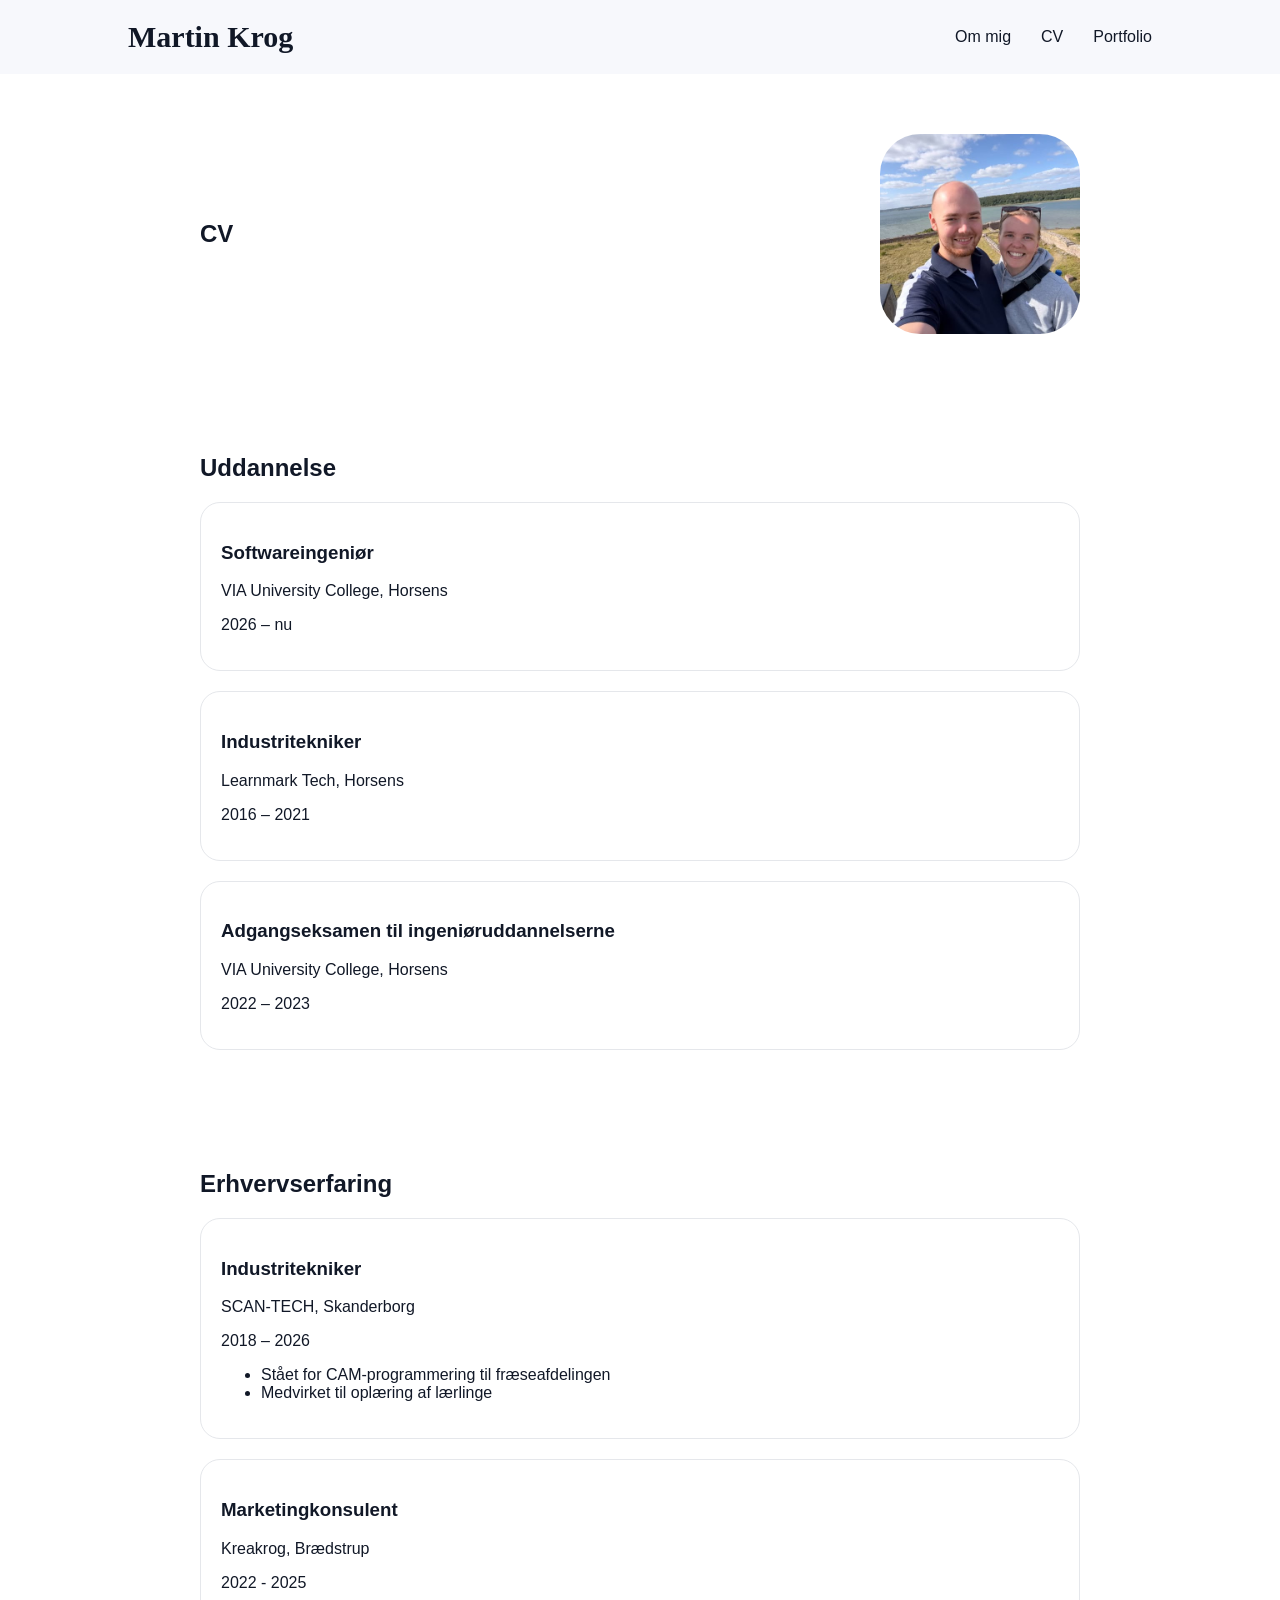
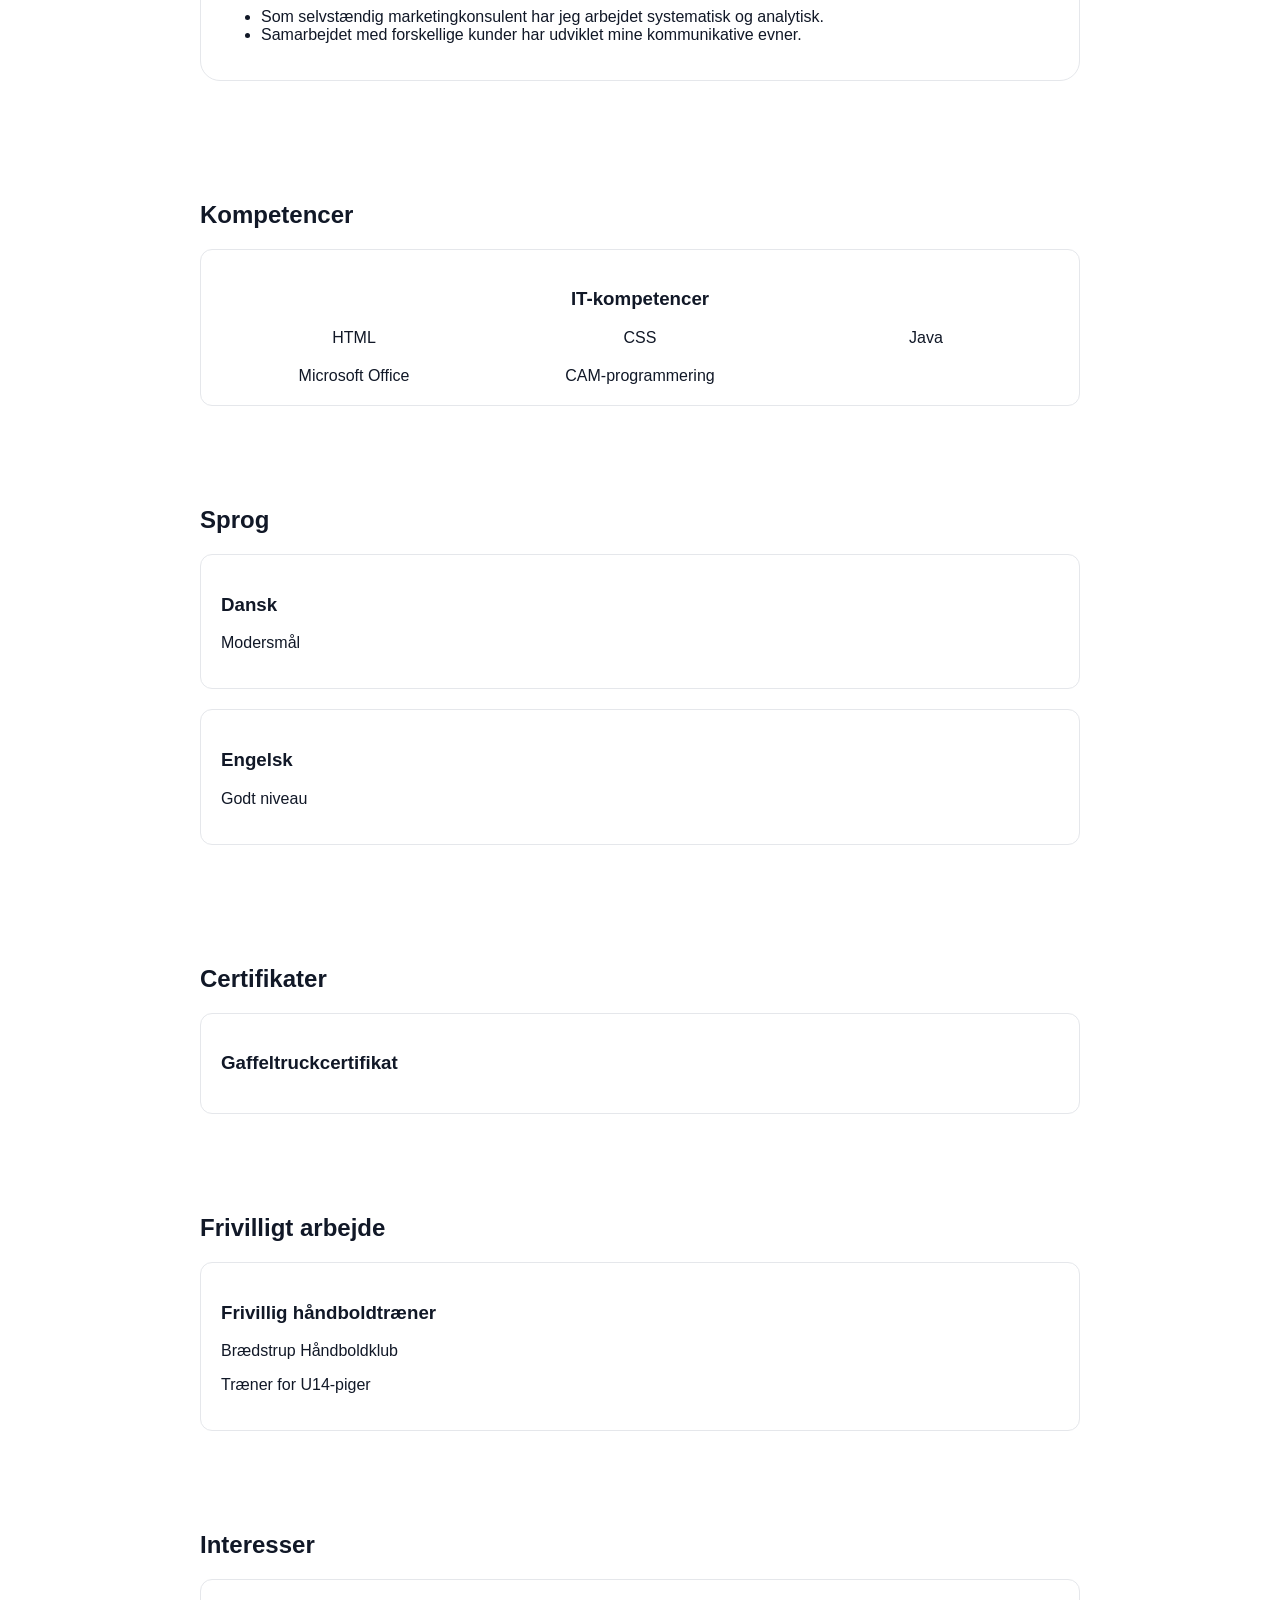
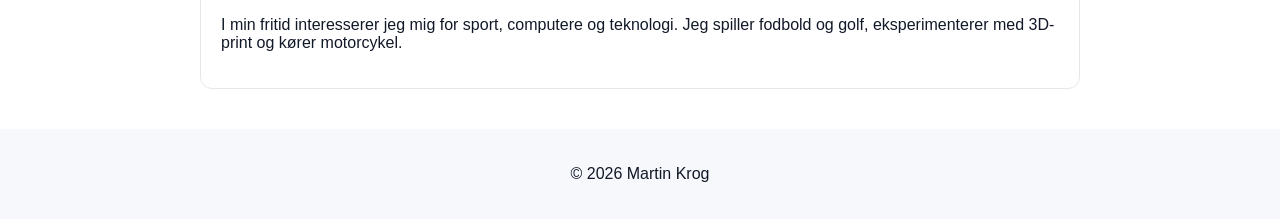
==== cv.html @ dcce4185 "CV Billede Update" ====
<!DOCTYPE html>
<html lang="da">

<head>

    <meta charset="UTF-8">
    <meta name="viewport" content="width=device-width, initial-scale=1.0">
    <title>CV | Martin Krog</title>
    <link rel="stylesheet" href="CSS/style.css">

</head>

<body>

    <header>

        <a href="index.html" class="logo">Martin Krog</a>

        <nav>

            <a href="ommig.html">Om mig</a>
            <a href="cv.html">CV</a>
            <a href="portfolio.html">Portfolio</a>

        </nav>

    </header>


    <main>

        <section class="cv">

            <h1>CV</h1>

            <img src="Billeder/cv-billede-2.jpg" alt="Billede af Martin Krog">

        </section>

        <section class="uddannelse">

            <h2>Uddannelse</h2>

            <div class="uddannelsesboks">
                <h3>Softwareingeniør</h3>
                <p>VIA University College, Horsens</p>
                <p>2026 – nu</p>
            </div>

            <div class="uddannelsesboks">
                <h3>Industritekniker</h3>
                <p>Learnmark Tech, Horsens</p>
                <p>2016 – 2021</p>
            </div>
            <div class="uddannelsesboks">
                <h3>Adgangseksamen til ingeniøruddannelserne</h3>
                <p>VIA University College, Horsens</p>
                <p>2022 – 2023</p>
            </div>
        </section>

        <section class="erfaring">

            <h2>Erhvervserfaring</h2>

            <div class="erfaringsboks">
                <h3>Industritekniker</h3>
                <p>SCAN-TECH, Skanderborg</p>
                <p>2018 – 2026</p>

                <ul>
                    <li>Stået for CAM-programmering til fræseafdelingen</li>
                    <li>Medvirket til oplæring af lærlinge</li>
                </ul>
            </div>

            <div class="erfaringsboks">
                <h3>Marketingkonsulent</h3>
                <p>Kreakrog, Brædstrup</p>
                <p>2022 - 2025</p>

                <ul>
                    <li>Som selvstændig marketingkonsulent har jeg arbejdet systematisk og analytisk.</li>
                    <li>Samarbejdet med forskellige kunder har udviklet mine kommunikative evner.</li>
                </ul>

            </div>

        </section>

        <section class="kompetencer">

            <h2>Kompetencer</h2>

            <div class="kompetenceboks">
                <h3>IT-kompetencer</h3>


                <div class="kompetenceliste">

                    <div class="kompetence">HTML</div>
                    <div class="kompetence">CSS</div>
                    <div class="kompetence">Java</div>
                    <div class="kompetence">Microsoft Office</div>
                    <div class="kompetence">CAM-programmering</div>

                </div>

        </section>

        <section class="sprog">

            <h2>Sprog</h2>

            <div class="sprogboks">

                <h3>Dansk</h3>
                <p>Modersmål</p>

            </div>

            <div class="sprogboks">

                <h3>Engelsk</h3>
                <p>Godt niveau</p>

            </div>

        </section>

        <section class="certifikater">

            <h2>Certifikater</h2>

            <div class="certifikatboks">

                <h3>Gaffeltruckcertifikat</h3>

            </div>

        </section>

        <section class="frivilligt">
            <h2>Frivilligt arbejde</h2>

            <div class="frivilligboks">

                <h3>Frivillig håndboldtræner</h3>

                <p>Brædstrup Håndboldklub</p>

                <p>Træner for U14-piger</p>

            </div>

        </section>

        <section class="interesser">

            <h2>Interesser</h2>

            <div class="interesseboks">

                <p>
                    I min fritid interesserer jeg mig for sport, computere og teknologi.
                    Jeg spiller fodbold og golf, eksperimenterer med 3D-print og kører motorcykel.
                </p>

            </div>

        </section>

    </main>



    <footer>
        <p>&copy; 2026 Martin Krog</p>
    </footer>

</body>

</html>
---- CSS/style.css ----
* {
    box-sizing: border-box;
}

Body {
    background-color: #FFFFFF;
    color: #111827;
    font-family: Arial, sans-serif;
    margin: 0;
    min-height: 100vh;
    display: flex;
    flex-direction: column;
}

header {
    background-color: #F7F8FC;
    display: flex;
    justify-content: space-between;
    align-items: center;
    padding: 20px 10%;
}

.logo {
    color: #111827;
    text-decoration: none;
    font-weight: bold;
    font-size: 30px;
    font-family: baskerville;
}


nav {
    display: flex;
    gap: 30px;
}

nav a {
    color: #111827;
    text-decoration: none;
}

nav a:hover {
    color: #5B5CF6;
}

.hero {
    display: flex;
    justify-content: space-between;
    align-items: center;
    padding: 60px;
    max-width: 1200px;
    margin-left: 10%;
    flex-wrap: wrap;
}

.hero img {
    width: 400px;
    height: 400px;
    border-radius: 20%;
    object-fit: cover;
}

.hero h1 {
    font-size: 48px;
}

.hero p {
    color: #5B5CF6;
}

.hero .intro {
    color: #4B5563;
    font-size: 12px;
}

.hero .description {
    color: #4B5563;
    font-size: 16px;
    max-width: 400px;
}

.button {
    background-color: #5B5CF6;
    color: #FFFFFF;
    padding: 12px 20px;
    text-decoration: none;
    border-radius: 14px;
    margin-top: 30px;
    margin-bottom: 50px;
}

.button:hover {
    background-color: #4F46E5;
}

.secondary-button {
    color: #111827;
    padding: 12px 20px;
    text-decoration: none;
    border: 1px solid #E5E7EB;
    border-radius: 14px;
    margin-top: 30px;
    margin-bottom: 50px;
}

.hero-buttons {
    display: flex;
    gap: 30px;
}

footer {
    background-color: #F7F8FC;
    text-align: center;
    padding: 20px;
}

main {
    flex: 1;
}

.uddannelsesboks {
    background-color: #FFFFFF;
    border: 1px solid #E5E7EB;
    border-radius: 20px;
    padding: 20px;
    margin-bottom: 20px;
}

.uddannelse {
    max-width: 1000px;
    margin: 0 auto;
    padding: 40px 60px;
}

.erfaringsboks {
    background-color: #FFFFFF;
    border: 1px solid #E5E7EB;
    border-radius: 20px;
    padding: 20px;
    margin-bottom: 20px;
}

.erfaring {
    max-width: 1000px;
    margin: 0 auto;
    padding: 40px 60px;
}

.kompetenceliste {
    display: grid;
    grid-template-columns: repeat(3, 1fr);
    gap: 20px;
}

.kompetenceboks {
    background-color: #FFFFFF;
    border: 1px solid #E5E7EB;
    border-radius: 12px;
    padding: 20px;
    text-align: center;
}

.kompetencer {
    max-width: 1000px;
    margin: 0 auto;
    padding: 40px 60px;
}

.sprogboks {
    background-color: #FFFFFF;
    border: 1px solid #E5E7EB;
    border-radius: 12px;
    padding: 20px;
    margin-bottom: 20px;
}

.sprog {
    max-width: 1000px;
    margin: 0 auto;
    padding: 40px 60px;
}

.certifikatboks {
    background-color: #FFFFFF;
    border: 1px solid #E5E7EB;
    border-radius: 12px;
    padding: 20px;
}

.certifikater {
    max-width: 1000px;
    margin: 0 auto;
    padding: 40px 60px;
}

.frivilligt {
    max-width: 1000px;
    margin: 0 auto;
    padding: 40px 60px;
}

.frivilligboks {
    background-color: #FFFFFF;
    border: 1px solid #E5E7EB;
    border-radius: 12px;
    padding: 20px;
}

.interesser {
    max-width: 1000px;
    margin: 0 auto;
    padding: 40px 60px;
}

.interesseboks {
    background-color: #FFFFFF;
    border: 1px solid #E5E7EB;
    border-radius: 12px;
    padding: 20px;
}

.cv {
    max-width: 1000px;
    margin: 0 auto;
    padding: 60px;
    display: flex;
    justify-content: space-between;
    align-items: center;
}

.cv img {
    width: 200px;
    height: 200px;
    border-radius: 20%;
    object-fit: cover;
}
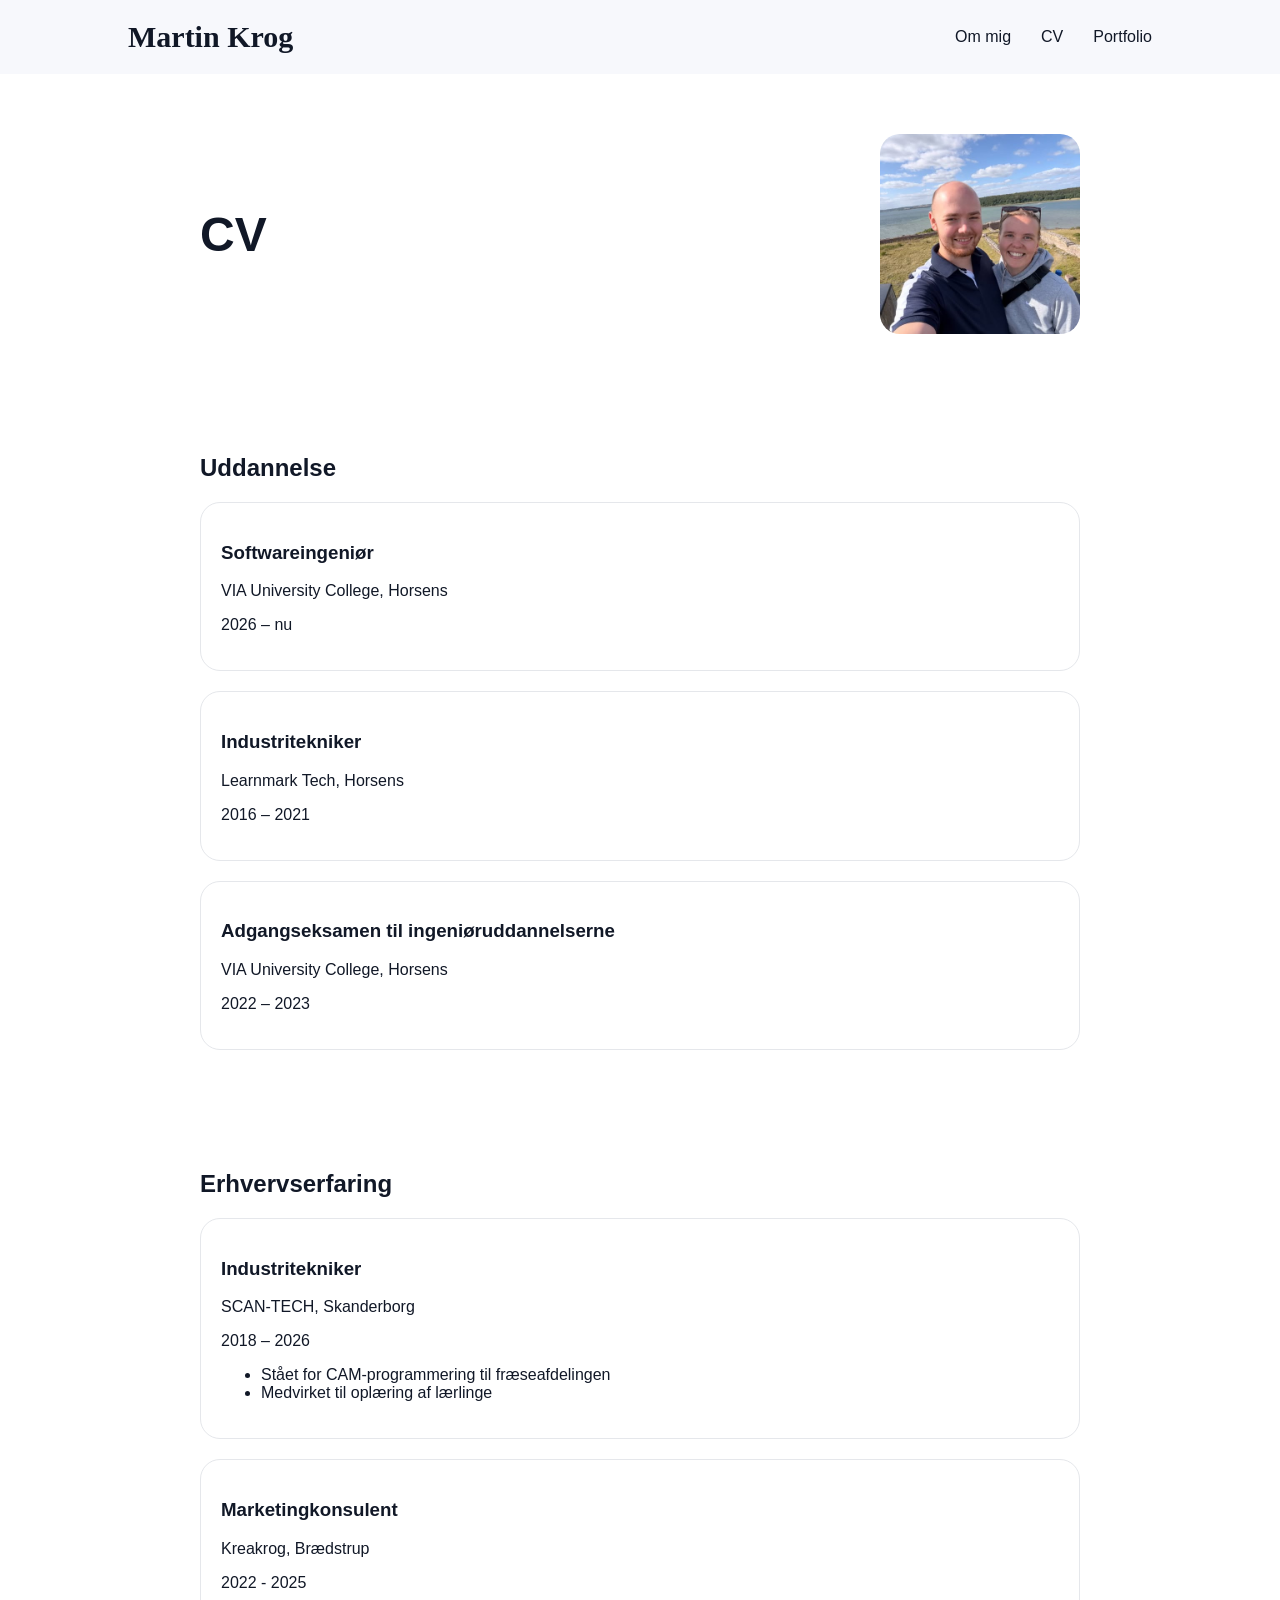
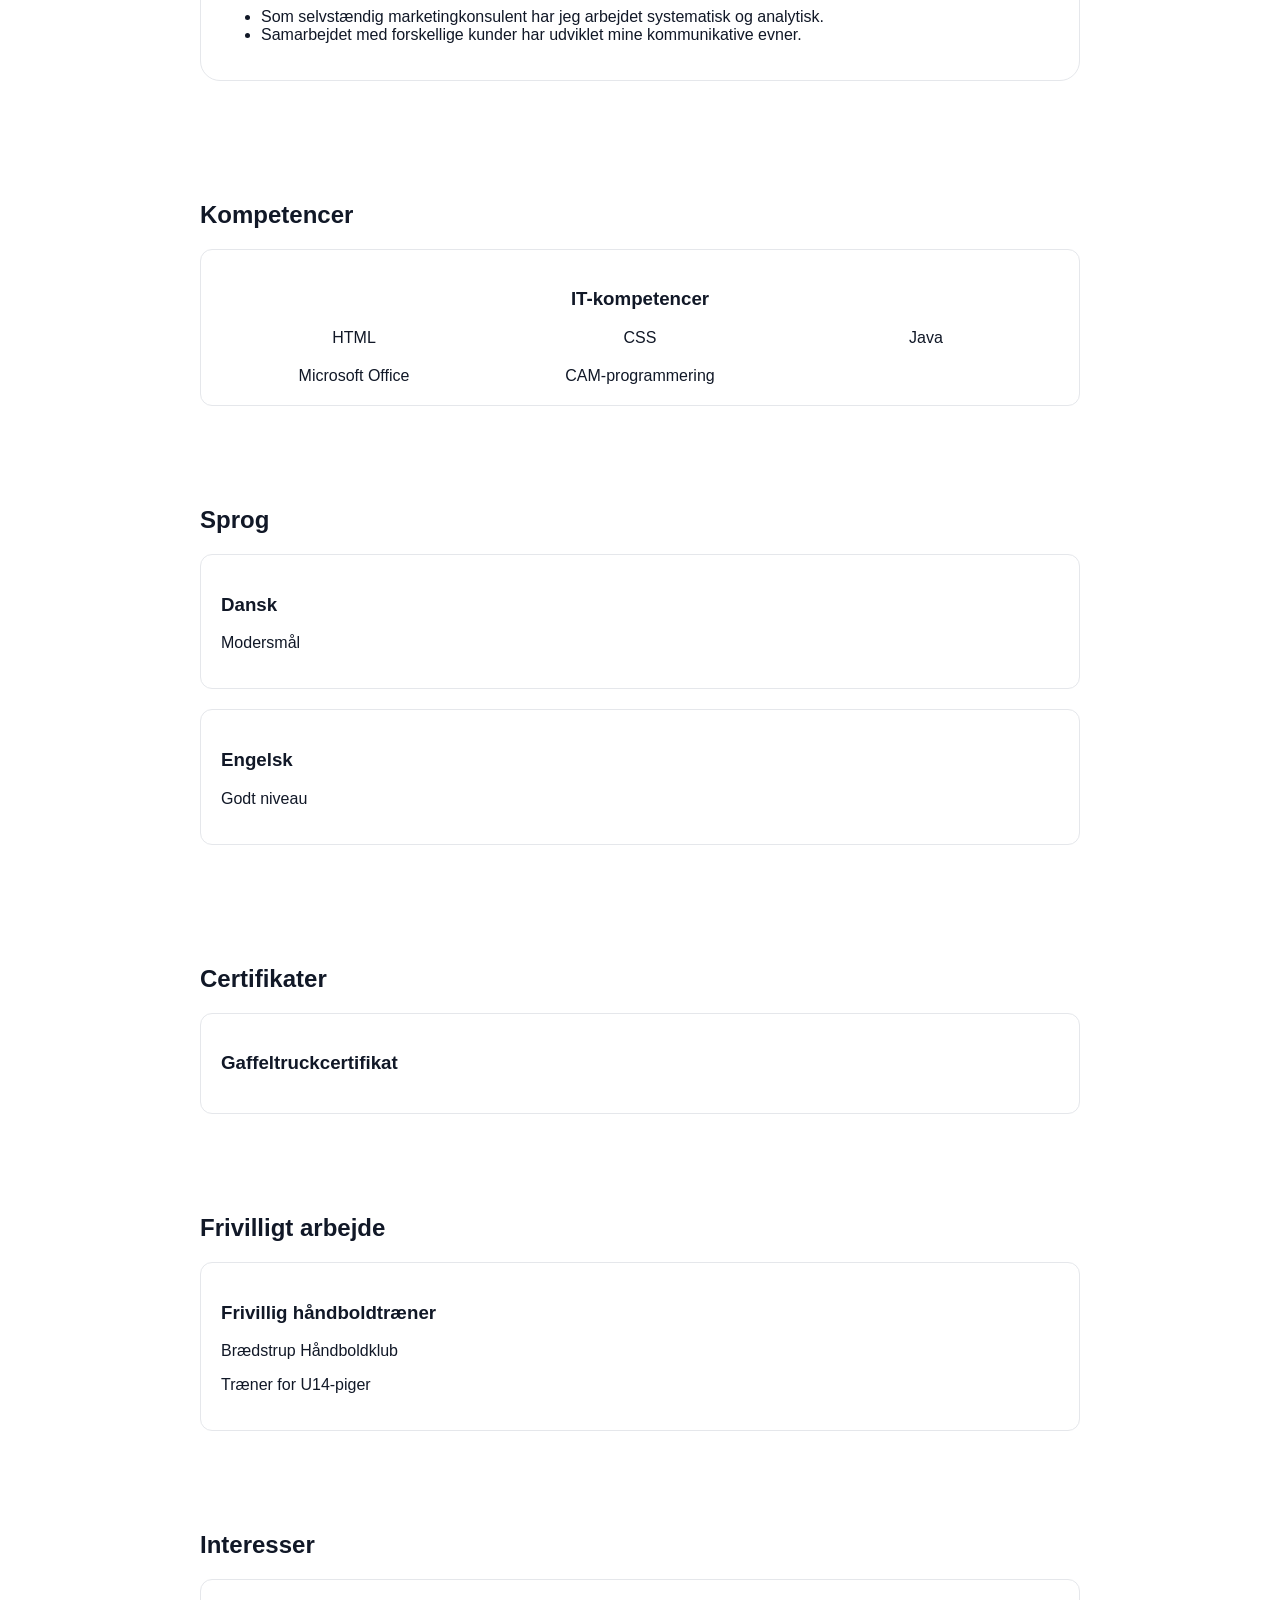
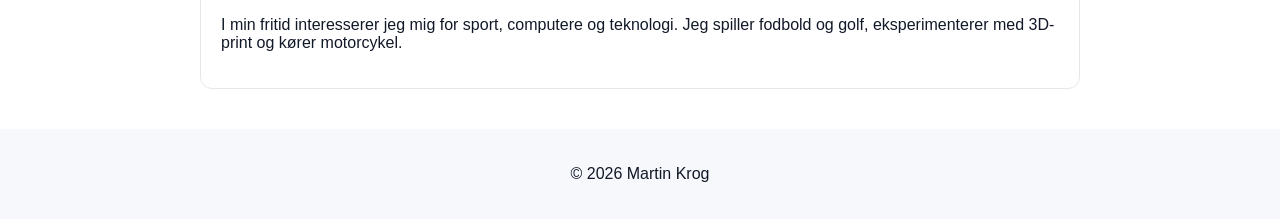
==== commit 2ee3090b: "omMig v1" ====
--- a/cv.html
+++ b/cv.html
@@ -105,6 +105,7 @@
                     <div class="kompetence">CAM-programmering</div>
 
                 </div>
+            </div>
 
         </section>
 
--- a/CSS/style.css
+++ b/CSS/style.css
@@ -231,6 +231,135 @@
 .cv img {
     width: 200px;
     height: 200px;
-    border-radius: 20%;
+    border-radius: 10%;
     object-fit: cover;
+}
+
+.cv h1 {
+    font-size: 48px;
+}
+
+
+.projektliste {
+    display: grid;
+    grid-template-columns: repeat(3, 1fr);
+    gap: 20px;
+
+}
+
+
+.projektboks {
+    background-color: #FFFFFF;
+    border: 1px solid #E5E7EB;
+    border-radius: 10%;
+    overflow: hidden;
+}
+
+.projektboks img {
+    width: 100%;
+    height: 200px;
+    object-fit: cover;
+}
+
+.projektindhold {
+    padding: 20px;
+}
+
+.projektindhold a {
+    color: #5B5CF6;
+    text-decoration: none;
+    font-weight: bold;
+}
+
+.projektindhold a:hover {
+    color: #4F46E5;
+}
+
+.portfolio {
+    max-width: 1200px;
+    margin: 0 auto;
+    padding: 60px;
+}
+
+.portfolio h1 {
+    font-size: 48px;
+}
+
+details summary {
+    color: #5B5CF6;
+    font-weight: bold;
+    cursor: pointer;
+}
+
+.om-mig {
+    display: flex;
+    justify-content: space-between;
+    align-items: center;
+    max-width: 1000px;
+    margin: 0 auto;
+    padding: 60px;
+}
+
+.om-mig img {
+    width: 300px;
+    height: 300px;
+    object-fit: cover;
+    border-radius: 10%;
+    flex-shrink: 0;
+    margin-left: 10%;
+}
+
+.om-mig h1 {
+    font-size: 48px;
+}
+
+@media (max-width: 768px) {
+
+    .cv {
+        flex-direction: column;
+    }
+
+    .kompetenceliste {
+        grid-template-columns: 1fr;
+    }
+
+    header {
+        flex-direction: column;
+        gap: 15px;
+    }
+
+    .udannelse,
+    .erfaring,
+    .kompetencer,
+    .sprog,
+    .certifikater,
+    .frivilligt,
+    .interesser {
+        padding: 30px 20px;
+    }
+
+    .projektliste {
+        grid-template-columns: 1fr;
+    }
+
+    .portfolio {
+        padding: 30px 20px;
+    }
+
+    .om-mig {
+        flex-direction: column;
+        gap: 30px;
+        padding: 30px 20px;
+    }
+
+    .om-mig img {
+        width: 250px;
+        height: 250px;
+    }
+}
+
+@media (max-width: 375px) {
+    nav {
+        gap: 15px;
+    }
 }
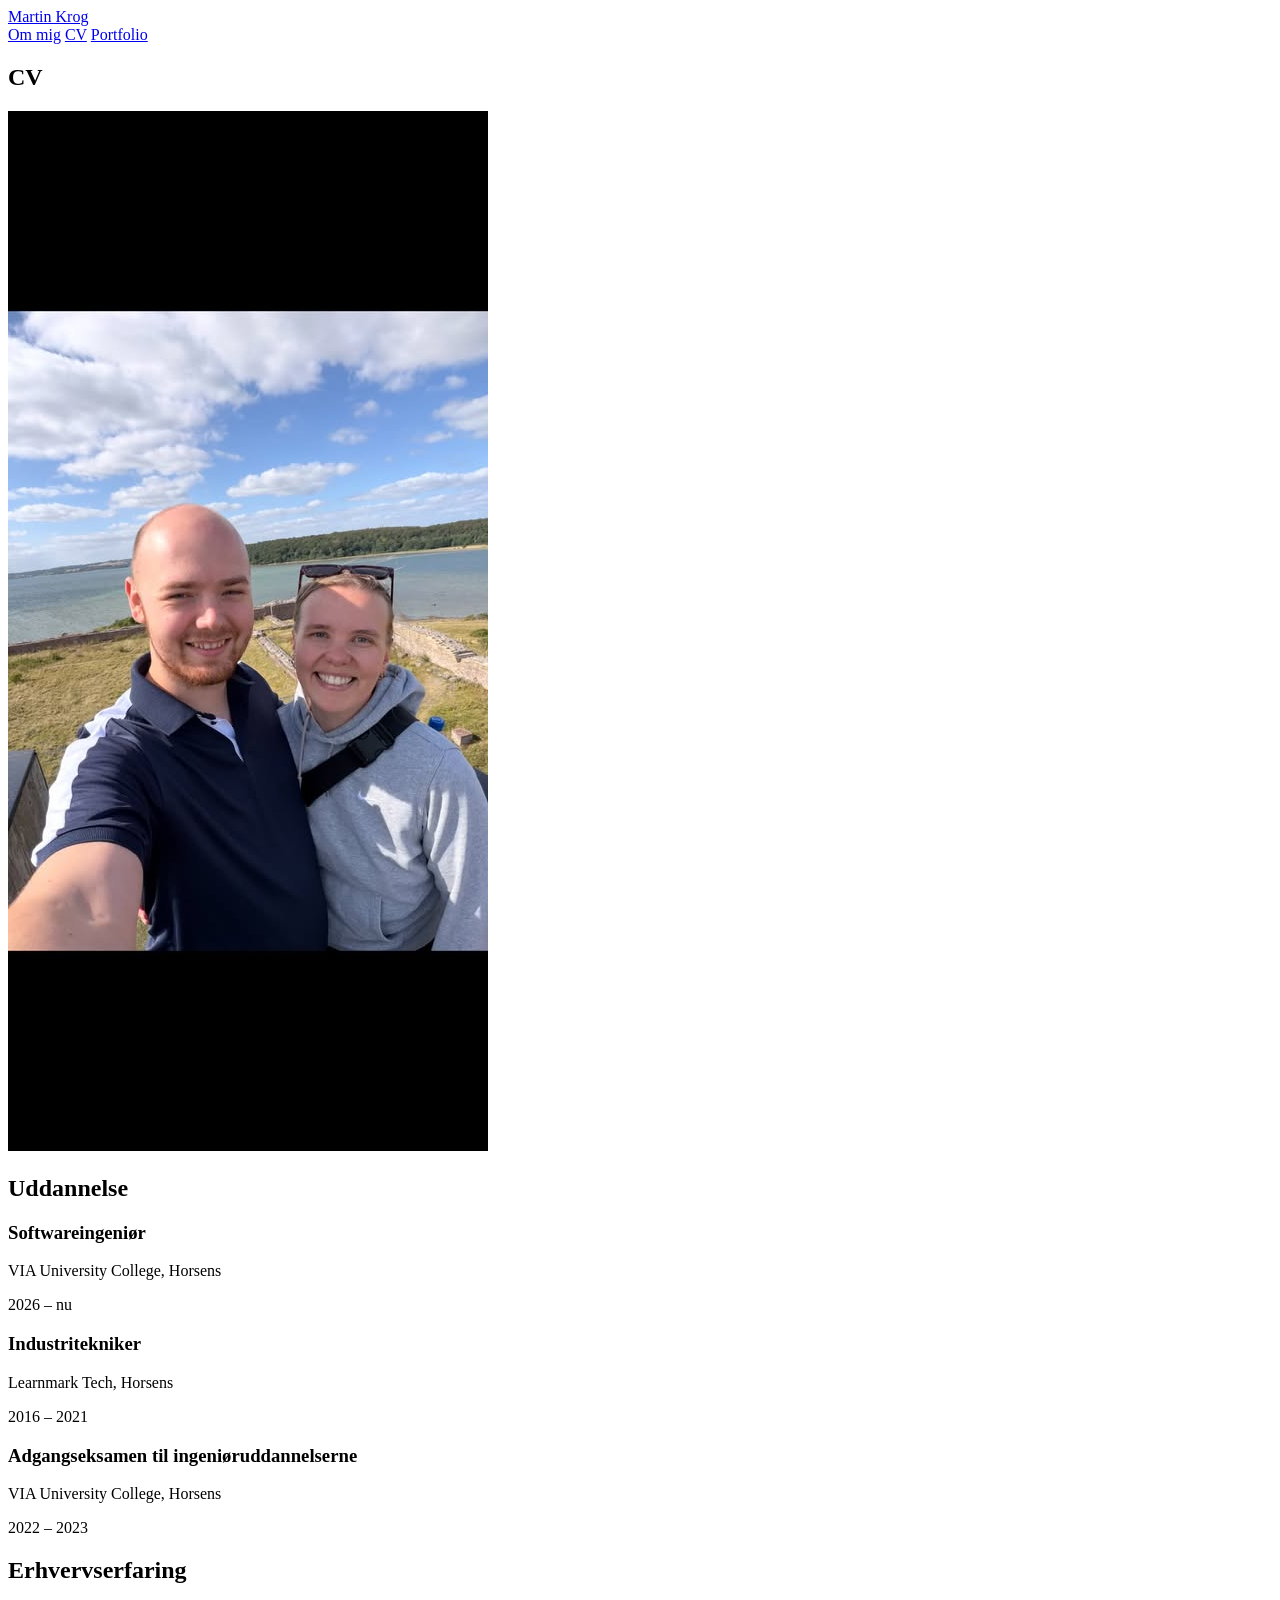
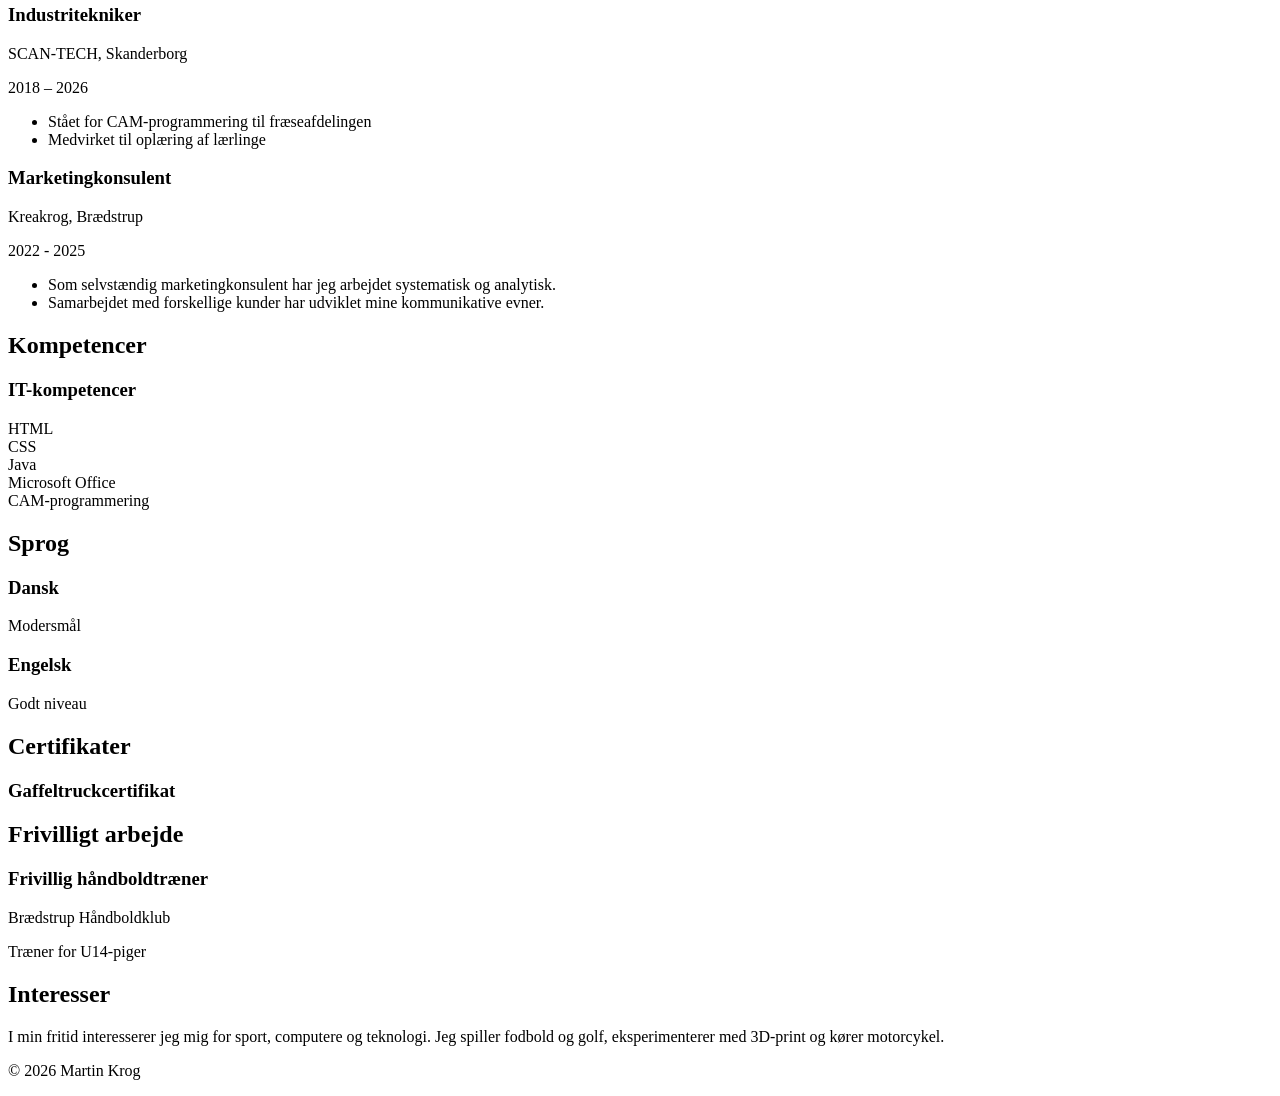
==== commit 7320d1a8: "css filnvavn ændring" ====
--- a/cv.html
+++ b/cv.html
@@ -6,7 +6,7 @@
     <meta charset="UTF-8">
     <meta name="viewport" content="width=device-width, initial-scale=1.0">
     <title>CV | Martin Krog</title>
-    <link rel="stylesheet" href="CSS/style.css">
+    <link rel="stylesheet" href="css/style.css">
 
 </head>
 
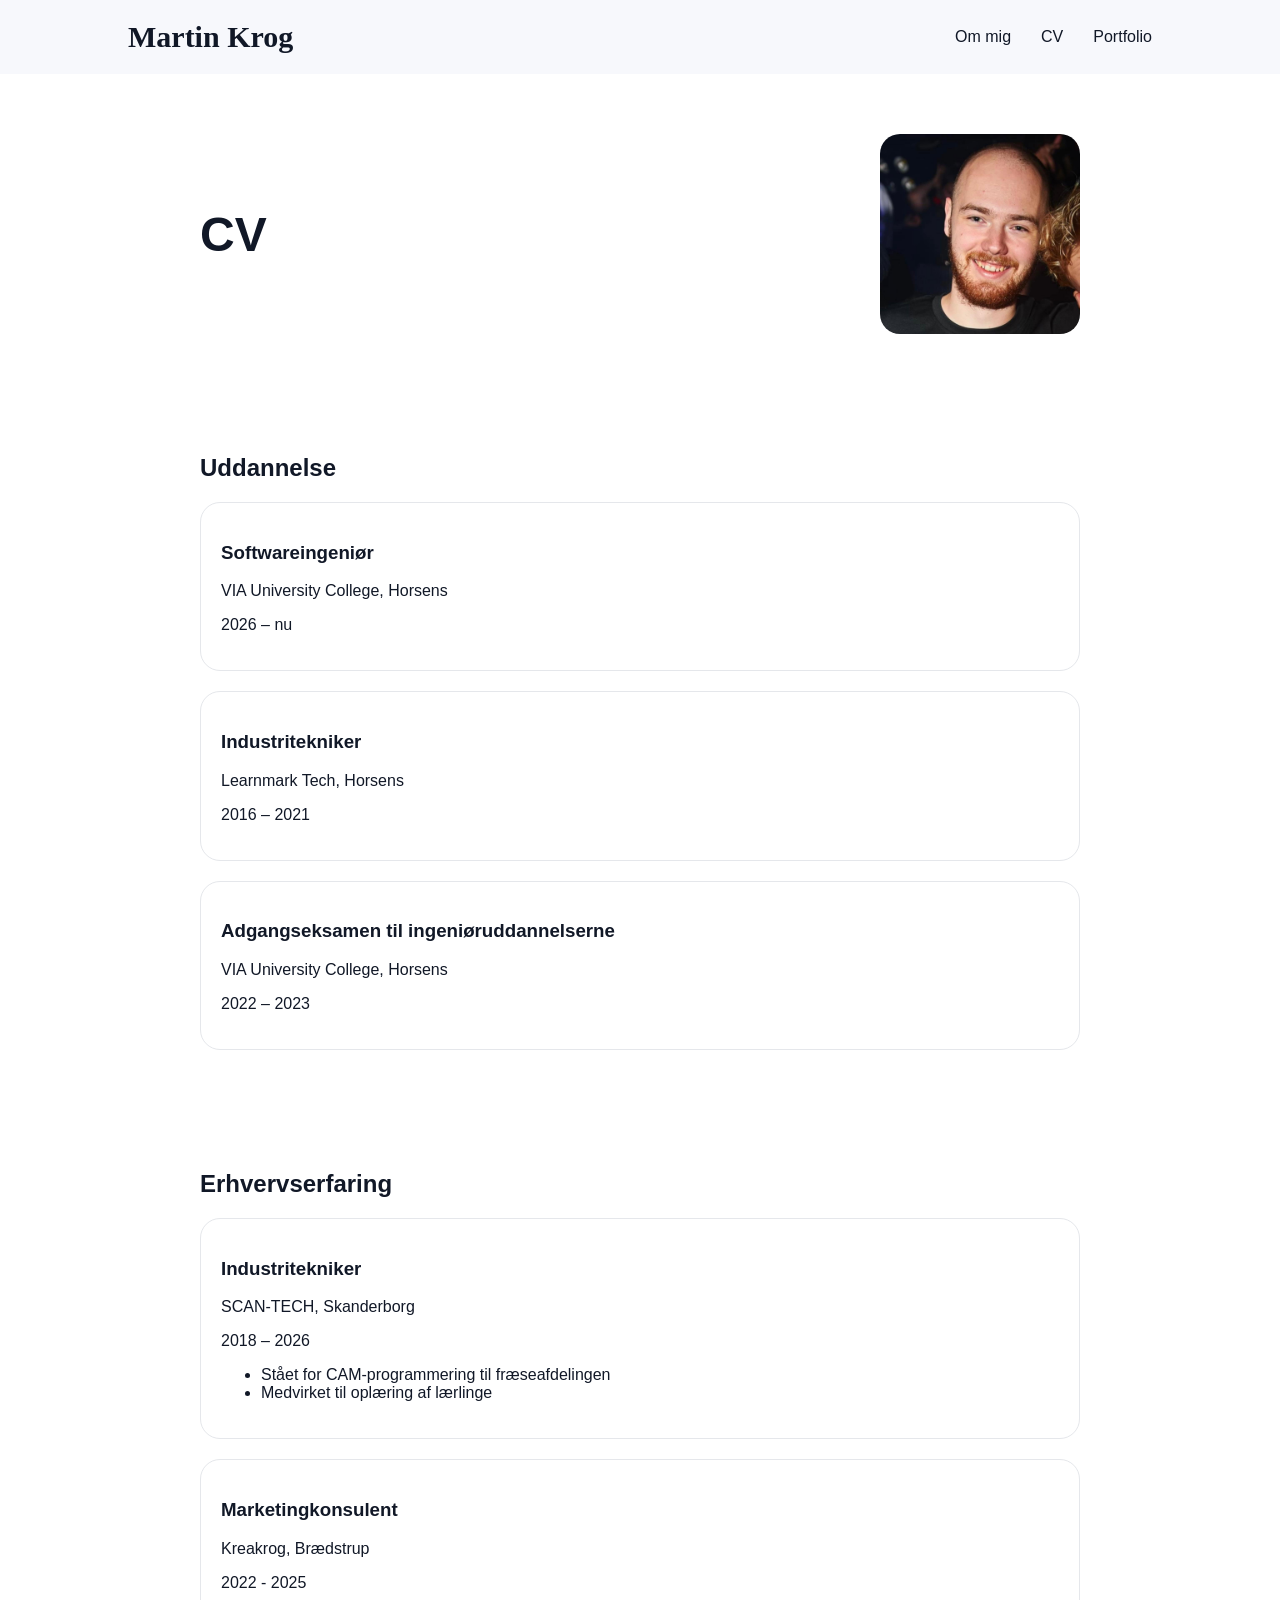
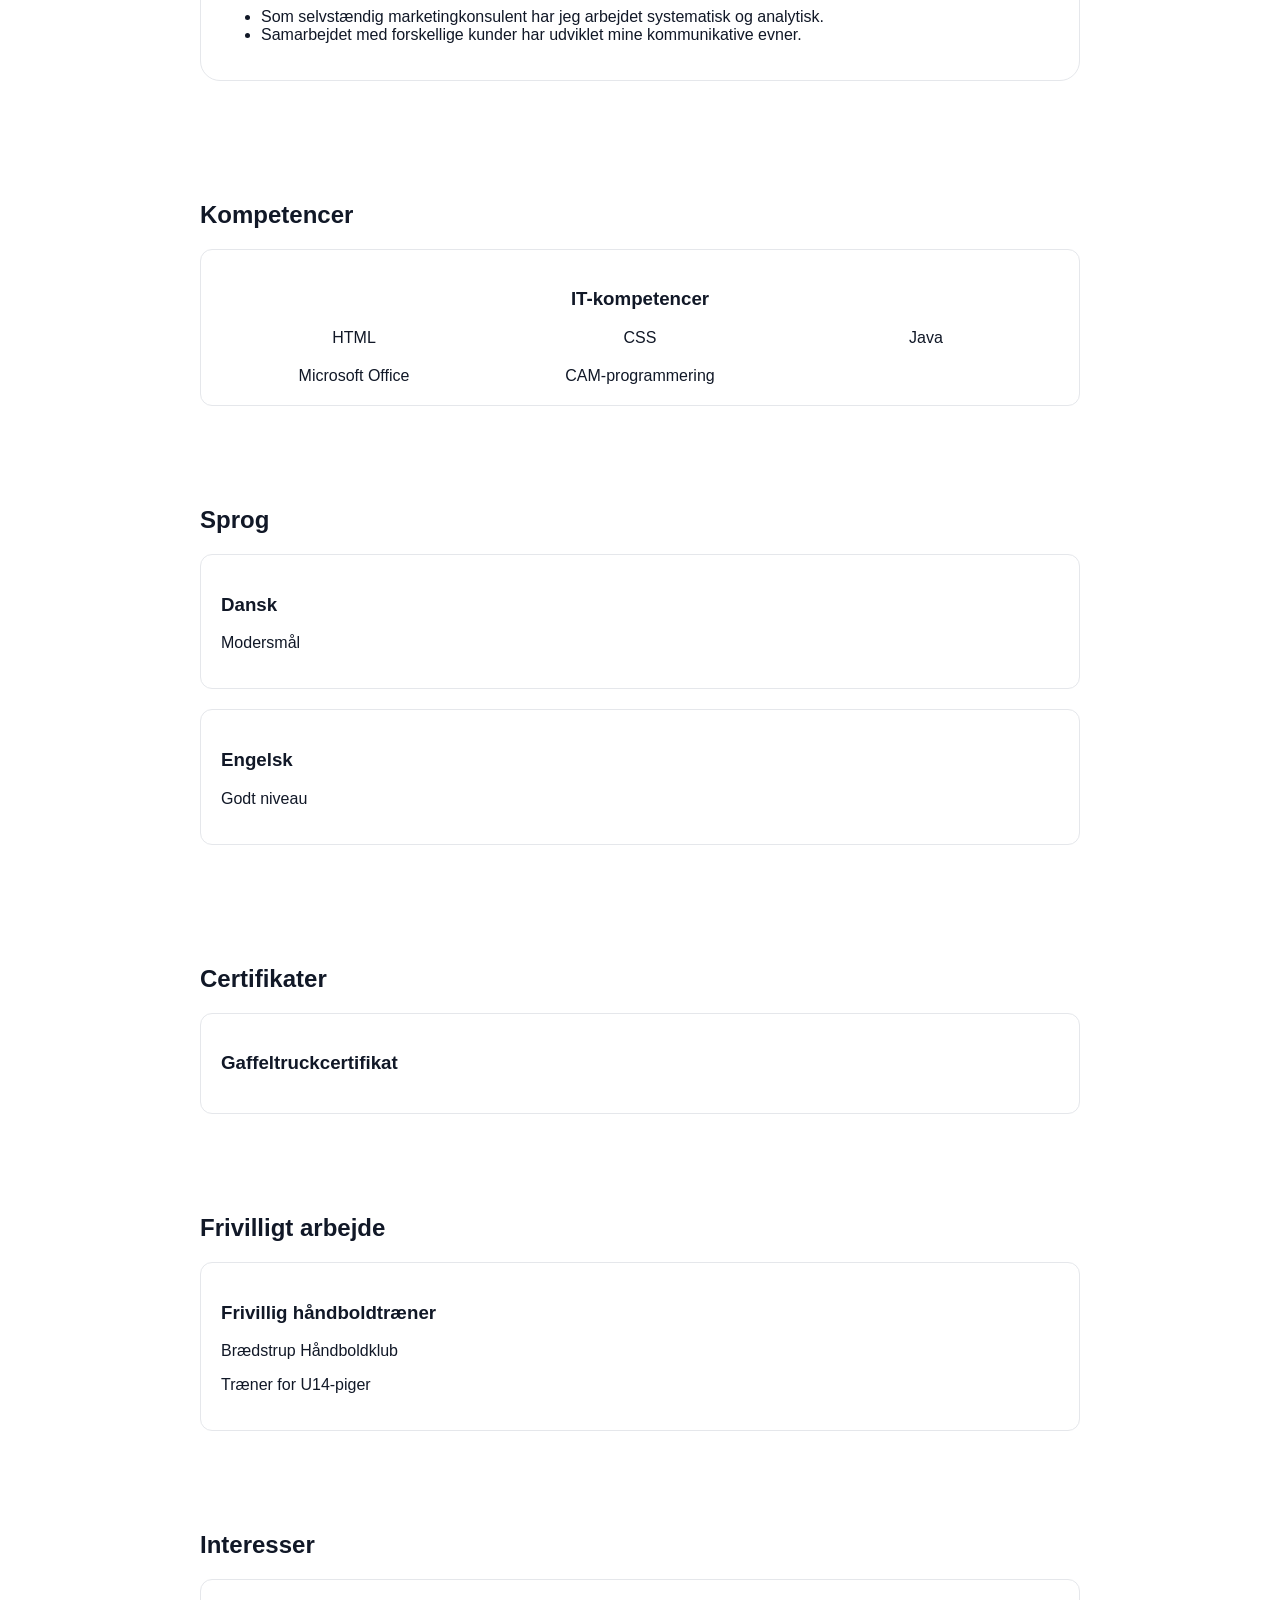
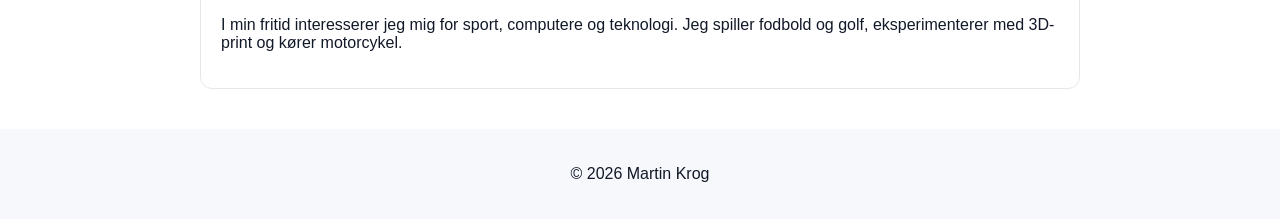
==== commit a2205d96: "cv billede skifte" ====
--- a/cv.html
+++ b/cv.html
@@ -33,7 +33,7 @@
 
             <h1>CV</h1>
 
-            <img src="Billeder/cv-billede-2.jpg" alt="Billede af Martin Krog">
+            <img src="billeder/cv-billede-3.jpg" alt="Billede af Martin Krog">
 
         </section>
 
--- a/css/style.css
+++ b/css/style.css
@@ -0,0 +1,365 @@
+* {
+    box-sizing: border-box;
+}
+
+Body {
+    background-color: #FFFFFF;
+    color: #111827;
+    font-family: Arial, sans-serif;
+    margin: 0;
+    min-height: 100vh;
+    display: flex;
+    flex-direction: column;
+}
+
+header {
+    background-color: #F7F8FC;
+    display: flex;
+    justify-content: space-between;
+    align-items: center;
+    padding: 20px 10%;
+}
+
+.logo {
+    color: #111827;
+    text-decoration: none;
+    font-weight: bold;
+    font-size: 30px;
+    font-family: baskerville;
+}
+
+
+nav {
+    display: flex;
+    gap: 30px;
+}
+
+nav a {
+    color: #111827;
+    text-decoration: none;
+}
+
+nav a:hover {
+    color: #5B5CF6;
+}
+
+.hero {
+    display: flex;
+    justify-content: space-between;
+    align-items: center;
+    padding: 60px;
+    max-width: 1200px;
+    margin-left: 10%;
+    flex-wrap: wrap;
+}
+
+.hero img {
+    width: 400px;
+    height: 400px;
+    border-radius: 20%;
+    object-fit: cover;
+}
+
+.hero h1 {
+    font-size: 48px;
+}
+
+.hero p {
+    color: #5B5CF6;
+}
+
+.hero .intro {
+    color: #4B5563;
+    font-size: 12px;
+}
+
+.hero .description {
+    color: #4B5563;
+    font-size: 16px;
+    max-width: 400px;
+}
+
+.button {
+    background-color: #5B5CF6;
+    color: #FFFFFF;
+    padding: 12px 20px;
+    text-decoration: none;
+    border-radius: 14px;
+    margin-top: 30px;
+    margin-bottom: 50px;
+}
+
+.button:hover {
+    background-color: #4F46E5;
+}
+
+.secondary-button {
+    color: #111827;
+    padding: 12px 20px;
+    text-decoration: none;
+    border: 1px solid #E5E7EB;
+    border-radius: 14px;
+    margin-top: 30px;
+    margin-bottom: 50px;
+}
+
+.hero-buttons {
+    display: flex;
+    gap: 30px;
+}
+
+footer {
+    background-color: #F7F8FC;
+    text-align: center;
+    padding: 20px;
+}
+
+main {
+    flex: 1;
+}
+
+.uddannelsesboks {
+    background-color: #FFFFFF;
+    border: 1px solid #E5E7EB;
+    border-radius: 20px;
+    padding: 20px;
+    margin-bottom: 20px;
+}
+
+.uddannelse {
+    max-width: 1000px;
+    margin: 0 auto;
+    padding: 40px 60px;
+}
+
+.erfaringsboks {
+    background-color: #FFFFFF;
+    border: 1px solid #E5E7EB;
+    border-radius: 20px;
+    padding: 20px;
+    margin-bottom: 20px;
+}
+
+.erfaring {
+    max-width: 1000px;
+    margin: 0 auto;
+    padding: 40px 60px;
+}
+
+.kompetenceliste {
+    display: grid;
+    grid-template-columns: repeat(3, 1fr);
+    gap: 20px;
+}
+
+.kompetenceboks {
+    background-color: #FFFFFF;
+    border: 1px solid #E5E7EB;
+    border-radius: 12px;
+    padding: 20px;
+    text-align: center;
+}
+
+.kompetencer {
+    max-width: 1000px;
+    margin: 0 auto;
+    padding: 40px 60px;
+}
+
+.sprogboks {
+    background-color: #FFFFFF;
+    border: 1px solid #E5E7EB;
+    border-radius: 12px;
+    padding: 20px;
+    margin-bottom: 20px;
+}
+
+.sprog {
+    max-width: 1000px;
+    margin: 0 auto;
+    padding: 40px 60px;
+}
+
+.certifikatboks {
+    background-color: #FFFFFF;
+    border: 1px solid #E5E7EB;
+    border-radius: 12px;
+    padding: 20px;
+}
+
+.certifikater {
+    max-width: 1000px;
+    margin: 0 auto;
+    padding: 40px 60px;
+}
+
+.frivilligt {
+    max-width: 1000px;
+    margin: 0 auto;
+    padding: 40px 60px;
+}
+
+.frivilligboks {
+    background-color: #FFFFFF;
+    border: 1px solid #E5E7EB;
+    border-radius: 12px;
+    padding: 20px;
+}
+
+.interesser {
+    max-width: 1000px;
+    margin: 0 auto;
+    padding: 40px 60px;
+}
+
+.interesseboks {
+    background-color: #FFFFFF;
+    border: 1px solid #E5E7EB;
+    border-radius: 12px;
+    padding: 20px;
+}
+
+.cv {
+    max-width: 1000px;
+    margin: 0 auto;
+    padding: 60px;
+    display: flex;
+    justify-content: space-between;
+    align-items: center;
+}
+
+.cv img {
+    width: 200px;
+    height: 200px;
+    border-radius: 10%;
+    object-fit: cover;
+}
+
+.cv h1 {
+    font-size: 48px;
+}
+
+
+.projektliste {
+    display: grid;
+    grid-template-columns: repeat(3, 1fr);
+    gap: 20px;
+
+}
+
+
+.projektboks {
+    background-color: #FFFFFF;
+    border: 1px solid #E5E7EB;
+    border-radius: 10%;
+    overflow: hidden;
+}
+
+.projektboks img {
+    width: 100%;
+    height: 200px;
+    object-fit: cover;
+}
+
+.projektindhold {
+    padding: 20px;
+}
+
+.projektindhold a {
+    color: #5B5CF6;
+    text-decoration: none;
+    font-weight: bold;
+}
+
+.projektindhold a:hover {
+    color: #4F46E5;
+}
+
+.portfolio {
+    max-width: 1200px;
+    margin: 0 auto;
+    padding: 60px;
+}
+
+.portfolio h1 {
+    font-size: 48px;
+}
+
+details summary {
+    color: #5B5CF6;
+    font-weight: bold;
+    cursor: pointer;
+}
+
+.om-mig {
+    display: flex;
+    justify-content: space-between;
+    align-items: center;
+    max-width: 1000px;
+    margin: 0 auto;
+    padding: 60px;
+}
+
+.om-mig img {
+    width: 300px;
+    height: 300px;
+    object-fit: cover;
+    border-radius: 10%;
+    flex-shrink: 0;
+    margin-left: 10%;
+}
+
+.om-mig h1 {
+    font-size: 48px;
+}
+
+@media (max-width: 768px) {
+
+    .cv {
+        flex-direction: column;
+    }
+
+    .kompetenceliste {
+        grid-template-columns: 1fr;
+    }
+
+    header {
+        flex-direction: column;
+        gap: 15px;
+    }
+
+    .udannelse,
+    .erfaring,
+    .kompetencer,
+    .sprog,
+    .certifikater,
+    .frivilligt,
+    .interesser {
+        padding: 30px 20px;
+    }
+
+    .projektliste {
+        grid-template-columns: 1fr;
+    }
+
+    .portfolio {
+        padding: 30px 20px;
+    }
+
+    .om-mig {
+        flex-direction: column;
+        gap: 30px;
+        padding: 30px 20px;
+    }
+
+    .om-mig img {
+        width: 250px;
+        height: 250px;
+    }
+}
+
+@media (max-width: 375px) {
+    nav {
+        gap: 15px;
+    }
+}
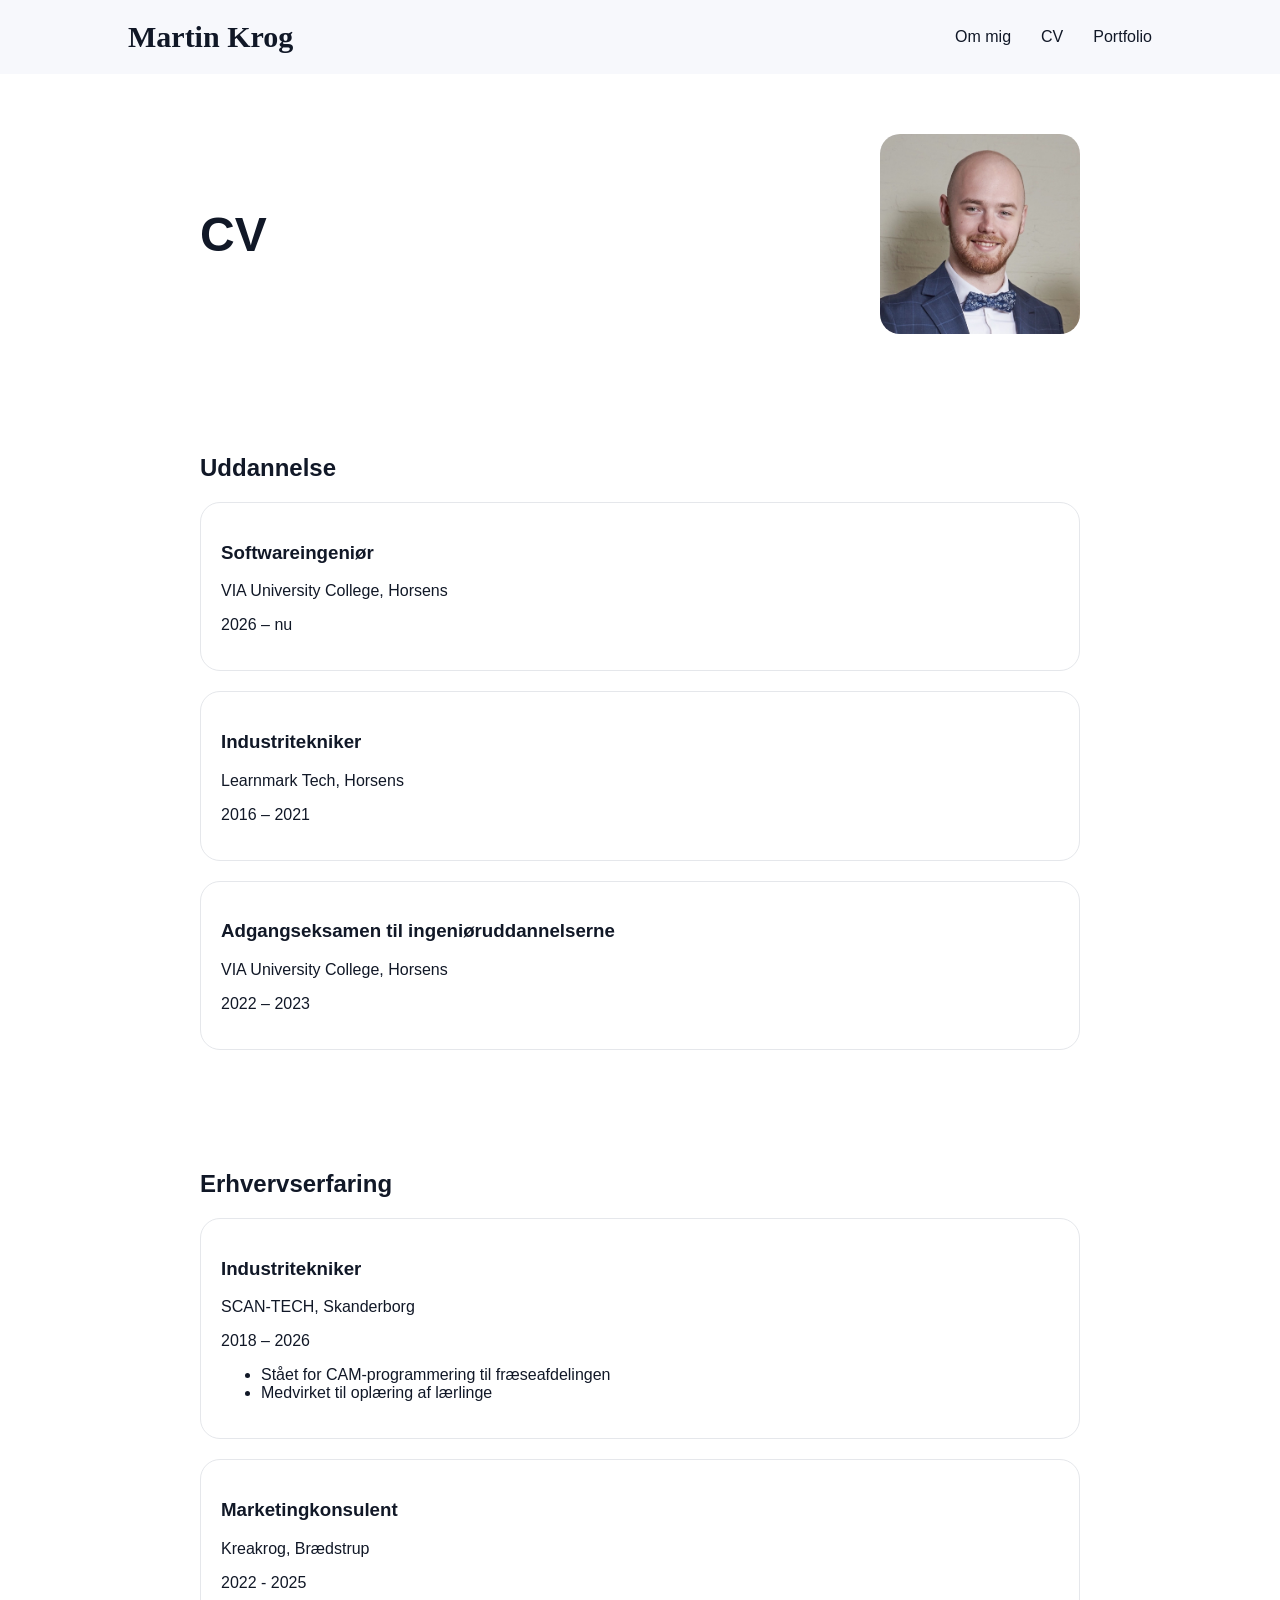
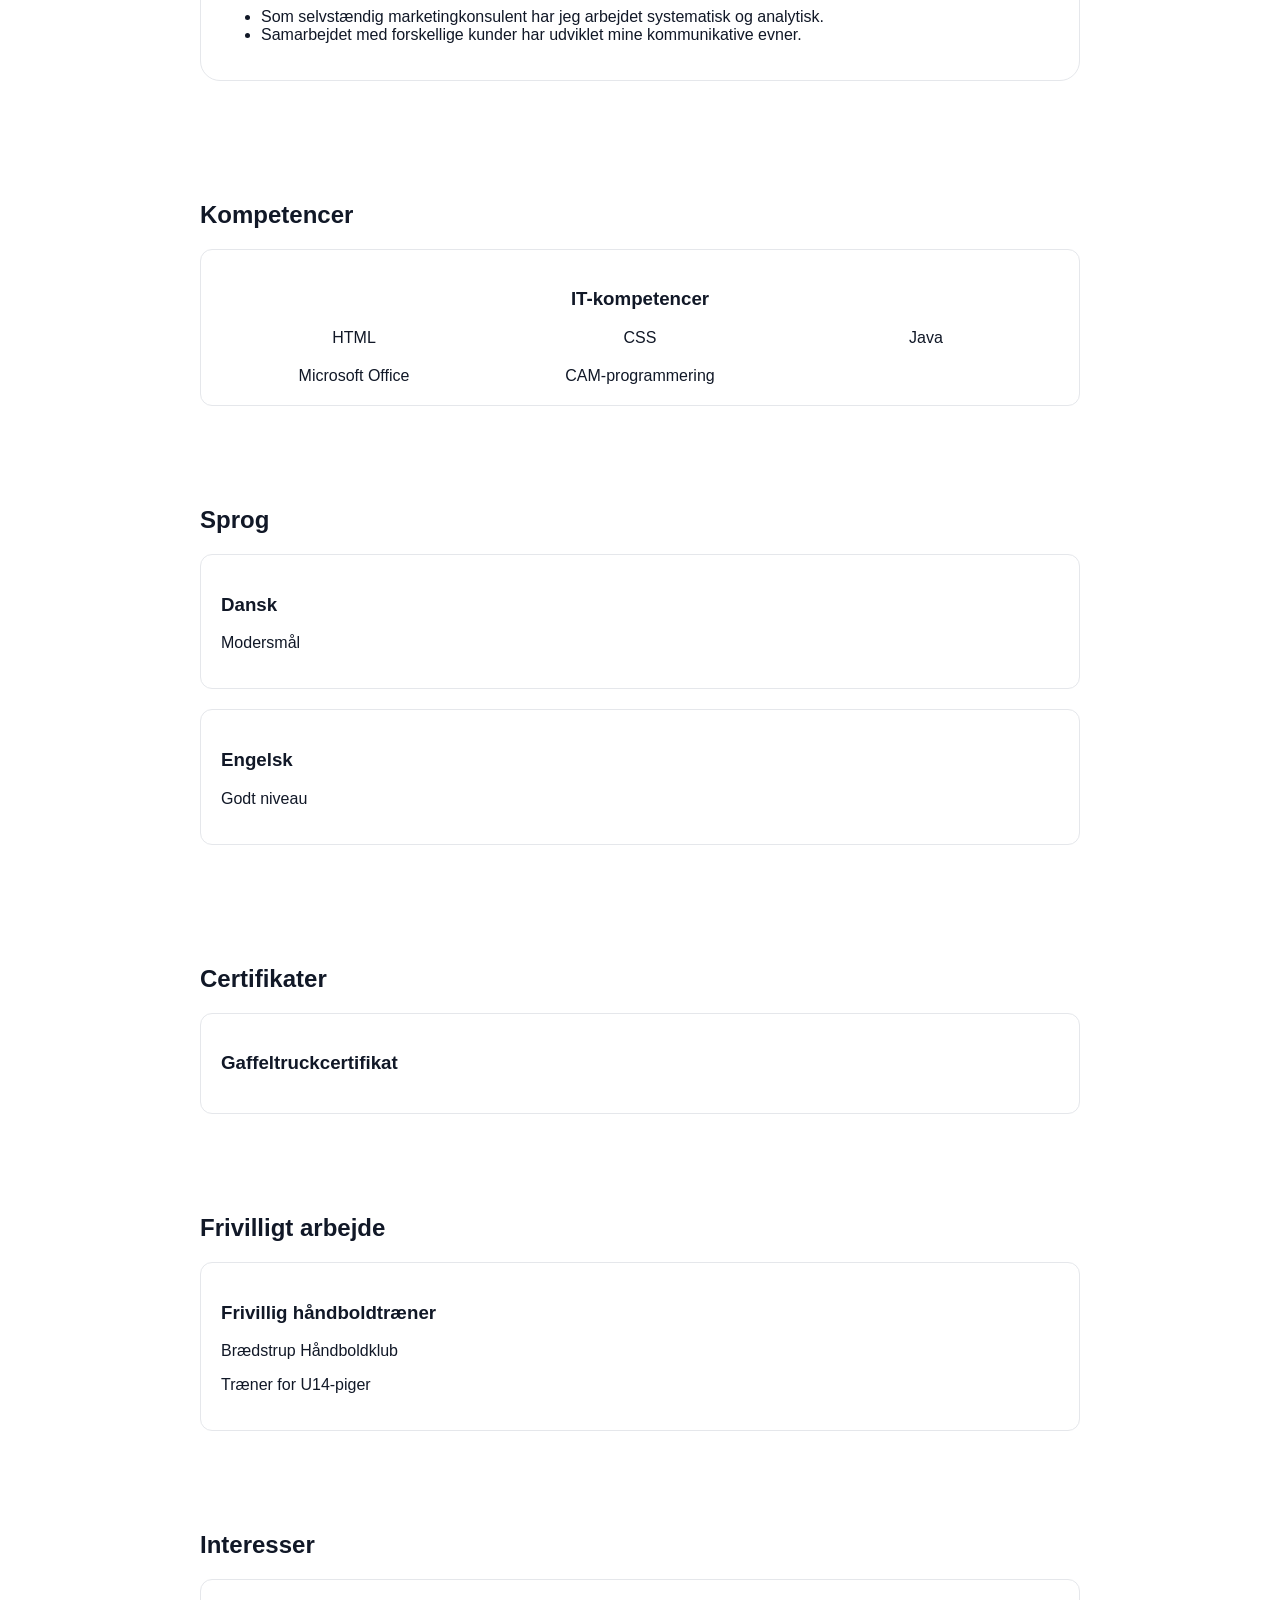
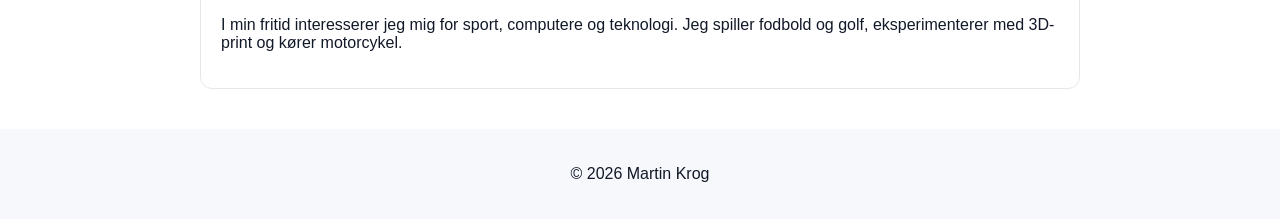
==== commit e1a7c3c2: "done v2" ====
--- a/cv.html
+++ b/cv.html
@@ -33,7 +33,7 @@
 
             <h1>CV</h1>
 
-            <img src="billeder/cv-billede-3.jpg" alt="Billede af Martin Krog">
+            <img src="billeder/cv-billede.jpg" alt="Billede af Martin Krog">
 
         </section>
 
